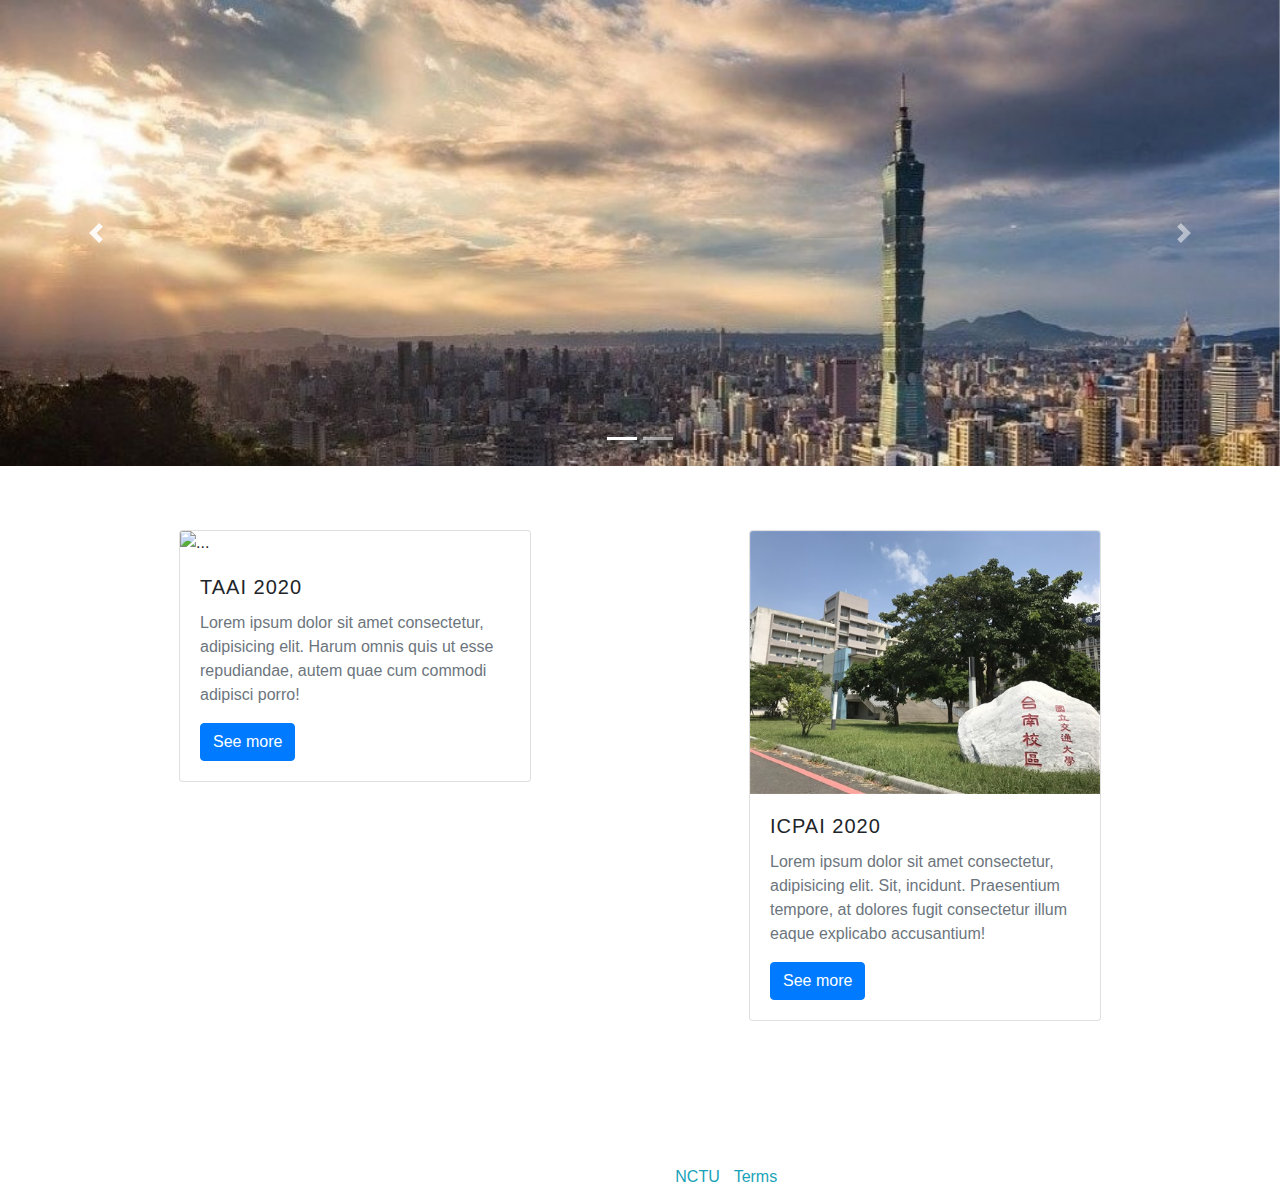
==== index.html @ a0839521 "Add files via upload" ====
<!doctype html>
<html lang="en">

<head>
  <!-- Required meta tags -->
  <meta charset="utf-8" />
  <meta name="viewport" content="width=device-width, initial-scale=1, shrink-to-fit=no" />
  <link type="text/css" rel="stylesheet" href="assets/css/all.css" />
  <link type="text/css" rel="stylesheet" href="style/main.css" />
  <!-- Bootstrap CSS -->
  <link rel="stylesheet" href="https://stackpath.bootstrapcdn.com/bootstrap/4.4.1/css/bootstrap.min.css"
    integrity="sha384-Vkoo8x4CGsO3+Hhxv8T/Q5PaXtkKtu6ug5TOeNV6gBiFeWPGFN9MuhOf23Q9Ifjh" crossorigin="anonymous">
  </link>

  <title>TAAI/ICPAAI 2020 Joint Conference</title>

  <style type="text/css">
    @media (max-width: 768px) {
      .news_section {
        padding: 50px 0px;
      }

      .back2top {
        display: none;
      }

      .Accommodationtitle {
        font-size: 2rem;
      }

      .Accommodationtitle2 {
        font-size: 1.5rem;
      }

      .about_section {
        border: 0;
      }
    }
  </style>
</head>

<body data-spy="scroll" data-target="#navbar">
  <section>
    <div id="carouselExampleCaptions" class="carousel slide" data-ride="carousel">
      <ol class="carousel-indicators">
        <li data-target="#carouselExampleCaptions" data-slide-to="0" class="active"></li>
        <li data-target="#carouselExampleCaptions" data-slide-to="1"></li>        
      </ol>
      <div class="carousel-inner">
        <div class="carousel-item active">
          <img src="images/taai.jpg" class="d-block w-100" alt="...">
          <div class="carousel-caption d-none d-md-block">
            <!-- <h5>TAAI 2020</h5>
            <p>Dec 3-5, 2020 Taipei City,Taiwan</p> -->
          </div>
        </div>
        <div class="carousel-item">
          <img src="images/icpai.jpg" class="d-block w-100" alt="...">
          <div class="carousel-caption d-none d-md-block">
            <!-- <h5>Second slide label</h5>
            <p>Lorem ipsum dolor sit amet, consectetur adipiscing elit.</p> -->
          </div>
        </div>        
      </div>
      <a class="carousel-control-prev" href="#carouselExampleCaptions" role="button" data-slide="prev">
        <span class="carousel-control-prev-icon" aria-hidden="true"></span>
        <span class="sr-only">Previous</span>
      </a>
      <a class="carousel-control-next" href="#carouselExampleCaptions" role="button" data-slide="next">
        <span class="carousel-control-next-icon" aria-hidden="true"></span>
        <span class="sr-only">Next</span>
      </a>
    </div>
  </section>

  <section>
    <div class="container mt-5 mb-5">
      <div class="row">
        <div class="col-12 col-md-6 mt-3">
          <div class="card mx-auto" style="width: 22rem;">
            <img src="images/blueSky.jpg" class="card-img-top" alt="...">
            <div class="card-body">
              <h5 class="card-title" style="letter-spacing:1px;">TAAI 2020</h5>
              <p class="card-text text-secondary">Lorem ipsum dolor sit amet consectetur, adipisicing elit. Harum omnis quis ut esse repudiandae, autem quae cum commodi adipisci porro!</p>
              <a href="https://taai2020.github.io/" class="btn btn-primary">See more</a>
            </div>
          </div>          
        </div>
        <div class="col-12 col-md-6 mt-3">
          <div class="card mx-auto" style="width: 22rem;">
            <img src="images/nctu.jpg" class="card-img-top" alt="...">
            <div class="card-body">
              <h5 class="card-title" style="letter-spacing:1px;">ICPAI 2020</h5>
              <p class="card-text text-secondary">Lorem ipsum dolor sit amet consectetur, adipisicing elit. Sit, incidunt. Praesentium tempore, at dolores fugit consectetur illum eaque explicabo accusantium!</p>
              <a href="icpai2020V4.html" class="btn btn-primary">See more</a>
            </div>
          </div>
        </div>
      </div>
    </div>
  </section>

  <!-- <hr class="featurette-divider"> -->

  <footer id="contact" class="container-cluid bottomBox">
    <div class="bottomList fas fa-user text-secondary"> <span class="bottomInfo text-white"> User-name</span></div>
    <div class="bottomList fa fa-envelope text-secondary"> <span class="bottomInfo text-white">
        email@gmail.com</span></div>
    <div class="bottomList fas fa-map-marker-alt text-secondary"><span class="bottomInfo text-white">
        Location</span></div>
    <div class="bottomList fas fa-phone text-secondary"> <span class="bottomInfo text-white"> XX-XXXXXXX</span>
    </div>
    <a href="#">
      <div class="bottomList fa fa-arrow-circle-up float-right back2top fa-2x"> </div>
    </a>
    <!-- <p class="float-right back2top"><a href="#">Back to top</a></p> -->
    <p class="text-white text-center mb-0">&copy; 2020 Company, Inc. &middot; <a href="#" class="text-info">NCTU</a>
      &middot; <a href="#" class="text-info">Terms</a></p>
  </footer>

  <!-- jQuery first, then Popper.js, then Bootstrap JS -->
  <script src="https://ajax.googleapis.com/ajax/libs/jquery/3.5.1/jquery.min.js"></script>
  <!-- <script src="https://code.jquery.com/jquery-3.4.1.slim.min.js" integrity="sha384-J6qa4849blE2+poT4WnyKhv5vZF5SrPo0iEjwBvKU7imGFAV0wwj1yYfoRSJoZ+n" crossorigin="anonymous"></script> -->
  <script src="https://cdn.jsdelivr.net/npm/popper.js@1.16.0/dist/umd/popper.min.js"
    integrity="sha384-Q6E9RHvbIyZFJoft+2mJbHaEWldlvI9IOYy5n3zV9zzTtmI3UksdQRVvoxMfooAo"
    crossorigin="anonymous"></script>
  <script src="https://stackpath.bootstrapcdn.com/bootstrap/4.4.1/js/bootstrap.min.js"
    integrity="sha384-wfSDF2E50Y2D1uUdj0O3uMBJnjuUD4Ih7YwaYd1iqfktj0Uod8GCExl3Og8ifwB6"
    crossorigin="anonymous"></script>

  <script>
    $('.carousel').carousel({
      interval: 2000
    })

    $(document).ready(function () {

    });
  </script>
</body>

</html>
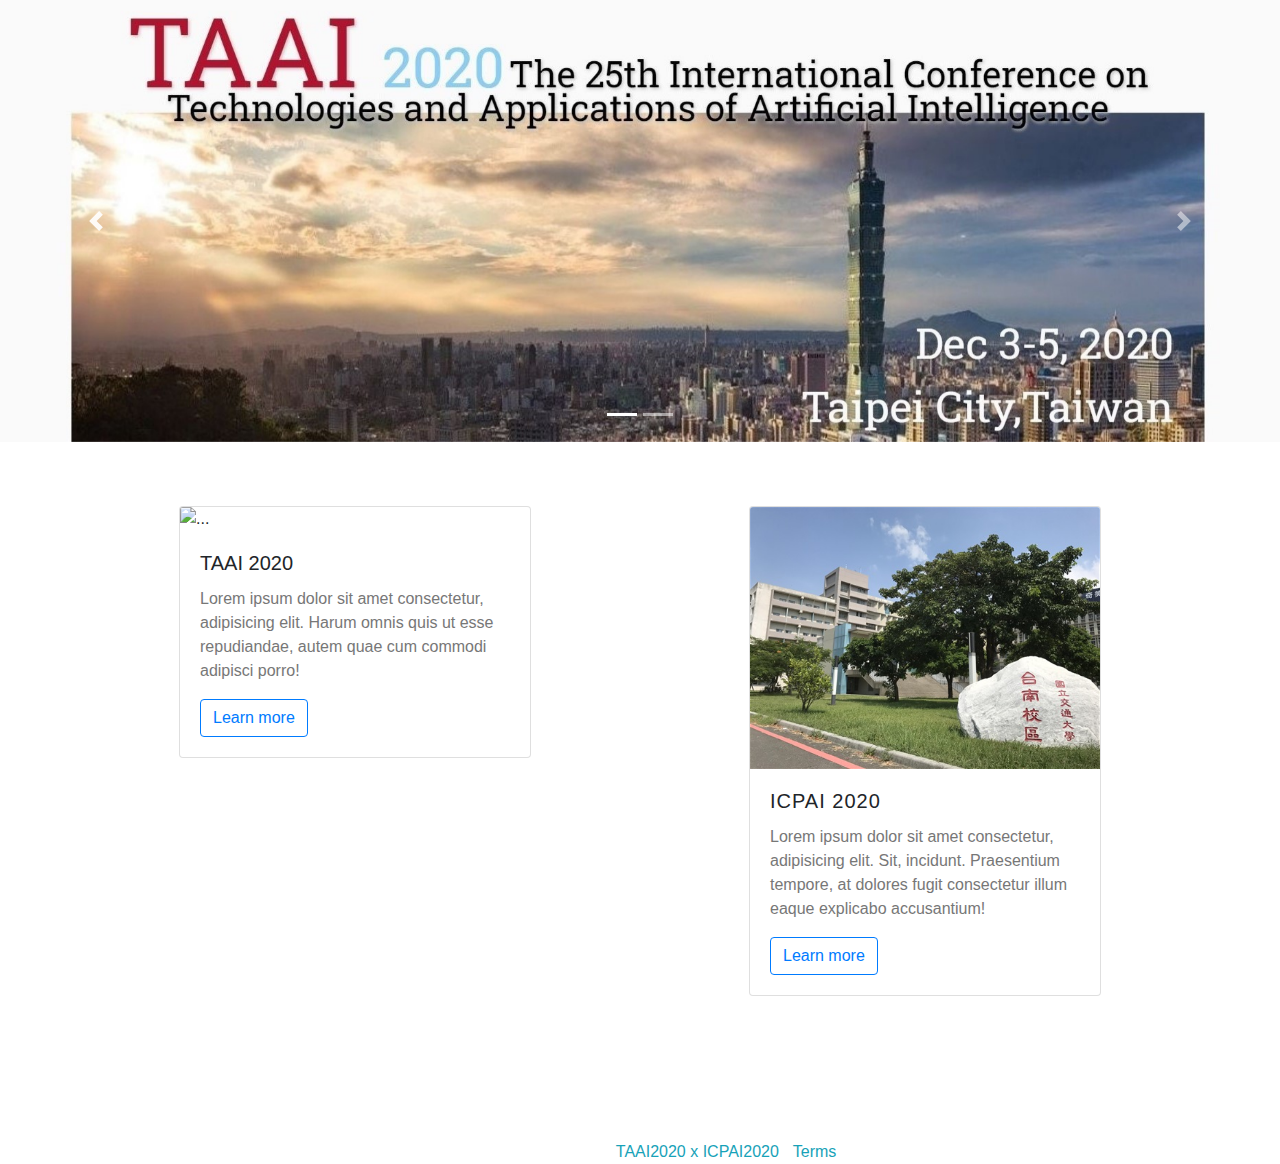
==== commit 71a1abbb: "Add files via upload" ====
--- a/index.html
+++ b/index.html
@@ -41,26 +41,27 @@
 
 <body data-spy="scroll" data-target="#navbar">
   <section>
+
     <div id="carouselExampleCaptions" class="carousel slide" data-ride="carousel">
       <ol class="carousel-indicators">
         <li data-target="#carouselExampleCaptions" data-slide-to="0" class="active"></li>
-        <li data-target="#carouselExampleCaptions" data-slide-to="1"></li>        
+        <li data-target="#carouselExampleCaptions" data-slide-to="1"></li>
       </ol>
       <div class="carousel-inner">
         <div class="carousel-item active">
           <img src="images/taai.jpg" class="d-block w-100" alt="...">
           <div class="carousel-caption d-none d-md-block">
             <!-- <h5>TAAI 2020</h5>
-            <p>Dec 3-5, 2020 Taipei City,Taiwan</p> -->
+                  <p>Dec 3-5, 2020 Taipei City,Taiwan</p> -->
           </div>
         </div>
         <div class="carousel-item">
           <img src="images/icpai.jpg" class="d-block w-100" alt="...">
           <div class="carousel-caption d-none d-md-block">
             <!-- <h5>Second slide label</h5>
-            <p>Lorem ipsum dolor sit amet, consectetur adipiscing elit.</p> -->
+                  <p>Lorem ipsum dolor sit amet, consectetur adipiscing elit.</p> -->
           </div>
-        </div>        
+        </div>
       </div>
       <a class="carousel-control-prev" href="#carouselExampleCaptions" role="button" data-slide="prev">
         <span class="carousel-control-prev-icon" aria-hidden="true"></span>
@@ -71,28 +72,32 @@
         <span class="sr-only">Next</span>
       </a>
     </div>
+
+
   </section>
 
   <section>
     <div class="container mt-5 mb-5">
       <div class="row">
-        <div class="col-12 col-md-6 mt-3">
+        <div class="col-12 col-md-6 mt-3 p-0">
           <div class="card mx-auto" style="width: 22rem;">
             <img src="images/blueSky.jpg" class="card-img-top" alt="...">
             <div class="card-body">
-              <h5 class="card-title" style="letter-spacing:1px;">TAAI 2020</h5>
-              <p class="card-text text-secondary">Lorem ipsum dolor sit amet consectetur, adipisicing elit. Harum omnis quis ut esse repudiandae, autem quae cum commodi adipisci porro!</p>
-              <a href="https://taai2020.github.io/" class="btn btn-primary">See more</a>
+              <h5 class="card-title secondary_title">TAAI 2020</h5>
+              <p class="card-text" style="color:#777">Lorem ipsum dolor sit amet consectetur, adipisicing elit. Harum omnis
+                quis ut esse repudiandae, autem quae cum commodi adipisci porro!</p>
+              <a href="https://taai2020.github.io/" class="btn btn-outline-primary">Learn more</a>
             </div>
-          </div>          
+          </div>
         </div>
-        <div class="col-12 col-md-6 mt-3">
+        <div class="col-12 col-md-6 mt-3 p-0">
           <div class="card mx-auto" style="width: 22rem;">
             <img src="images/nctu.jpg" class="card-img-top" alt="...">
             <div class="card-body">
-              <h5 class="card-title" style="letter-spacing:1px;">ICPAI 2020</h5>
-              <p class="card-text text-secondary">Lorem ipsum dolor sit amet consectetur, adipisicing elit. Sit, incidunt. Praesentium tempore, at dolores fugit consectetur illum eaque explicabo accusantium!</p>
-              <a href="icpai2020V4.html" class="btn btn-primary">See more</a>
+              <h5 class="card-title secondary_title" style="letter-spacing:1px;">ICPAI 2020</h5>
+              <p class="card-text" style="color:#777">Lorem ipsum dolor sit amet consectetur, adipisicing elit. Sit,
+                incidunt. Praesentium tempore, at dolores fugit consectetur illum eaque explicabo accusantium!</p>
+              <a href="icpai2020V4.html" class="btn btn-outline-primary">Learn more</a>
             </div>
           </div>
         </div>
@@ -114,7 +119,7 @@
       <div class="bottomList fa fa-arrow-circle-up float-right back2top fa-2x"> </div>
     </a>
     <!-- <p class="float-right back2top"><a href="#">Back to top</a></p> -->
-    <p class="text-white text-center mb-0">&copy; 2020 Company, Inc. &middot; <a href="#" class="text-info">NCTU</a>
+    <p class="text-white text-center mb-0">&copy; 2020 Company, Inc. &middot; <a href="#" class="text-info">TAAI2020 x ICPAI2020</a>
       &middot; <a href="#" class="text-info">Terms</a></p>
   </footer>
 
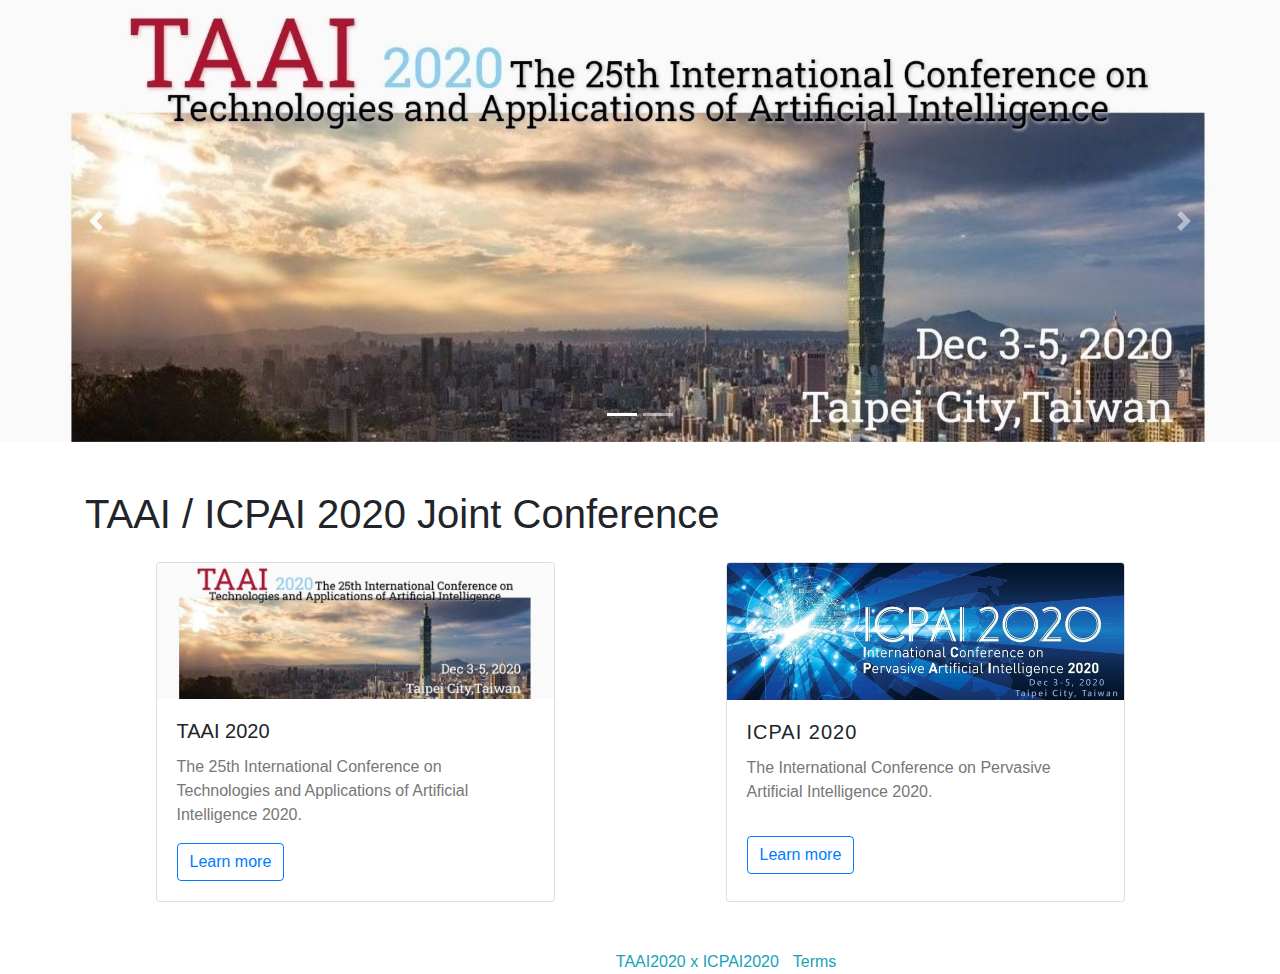
==== commit f8a27118: "Add files via upload" ====
--- a/index.html
+++ b/index.html
@@ -72,32 +72,29 @@
         <span class="sr-only">Next</span>
       </a>
     </div>
-
-
   </section>
 
   <section>
     <div class="container mt-5 mb-5">
-      <div class="row">
+      <h1 class="m-a section_title">TAAI / ICPAI 2020 Joint Conference</h1>
+      <div class="row">        
         <div class="col-12 col-md-6 mt-3 p-0">
-          <div class="card mx-auto" style="width: 22rem;">
-            <img src="images/blueSky.jpg" class="card-img-top" alt="...">
+          <div class="card mx-auto h-100" style="width: 70%;">
+            <img src="images/taai.jpg" class="card-img-top" alt="...">
             <div class="card-body">
               <h5 class="card-title secondary_title">TAAI 2020</h5>
-              <p class="card-text" style="color:#777">Lorem ipsum dolor sit amet consectetur, adipisicing elit. Harum omnis
-                quis ut esse repudiandae, autem quae cum commodi adipisci porro!</p>
+              <p class="card-text" style="color:#777">The 25th International Conference on Technologies and Applications of Artificial Intelligence 2020.</p>
               <a href="https://taai2020.github.io/" class="btn btn-outline-primary">Learn more</a>
             </div>
           </div>
         </div>
         <div class="col-12 col-md-6 mt-3 p-0">
-          <div class="card mx-auto" style="width: 22rem;">
-            <img src="images/nctu.jpg" class="card-img-top" alt="...">
+          <div class="card mx-auto h-100" style="width: 70%;">
+            <img src="images/icpai.jpg" class="card-img-top" alt="...">
             <div class="card-body">
               <h5 class="card-title secondary_title" style="letter-spacing:1px;">ICPAI 2020</h5>
-              <p class="card-text" style="color:#777">Lorem ipsum dolor sit amet consectetur, adipisicing elit. Sit,
-                incidunt. Praesentium tempore, at dolores fugit consectetur illum eaque explicabo accusantium!</p>
-              <a href="icpai2020V4.html" class="btn btn-outline-primary">Learn more</a>
+              <p class="card-text" style="color:#777">The International Conference on Pervasive Artificial Intelligence 2020.</p>
+              <a href="https://icpai2020.github.io/" class="btn btn-outline-primary mt-3">Learn more</a>
             </div>
           </div>
         </div>
@@ -107,18 +104,7 @@
 
   <!-- <hr class="featurette-divider"> -->
 
-  <footer id="contact" class="container-cluid bottomBox">
-    <div class="bottomList fas fa-user text-secondary"> <span class="bottomInfo text-white"> User-name</span></div>
-    <div class="bottomList fa fa-envelope text-secondary"> <span class="bottomInfo text-white">
-        email@gmail.com</span></div>
-    <div class="bottomList fas fa-map-marker-alt text-secondary"><span class="bottomInfo text-white">
-        Location</span></div>
-    <div class="bottomList fas fa-phone text-secondary"> <span class="bottomInfo text-white"> XX-XXXXXXX</span>
-    </div>
-    <a href="#">
-      <div class="bottomList fa fa-arrow-circle-up float-right back2top fa-2x"> </div>
-    </a>
-    <!-- <p class="float-right back2top"><a href="#">Back to top</a></p> -->
+  <footer id="contact" class="container-fluid bottomBox">    
     <p class="text-white text-center mb-0">&copy; 2020 Company, Inc. &middot; <a href="#" class="text-info">TAAI2020 x ICPAI2020</a>
       &middot; <a href="#" class="text-info">Terms</a></p>
   </footer>
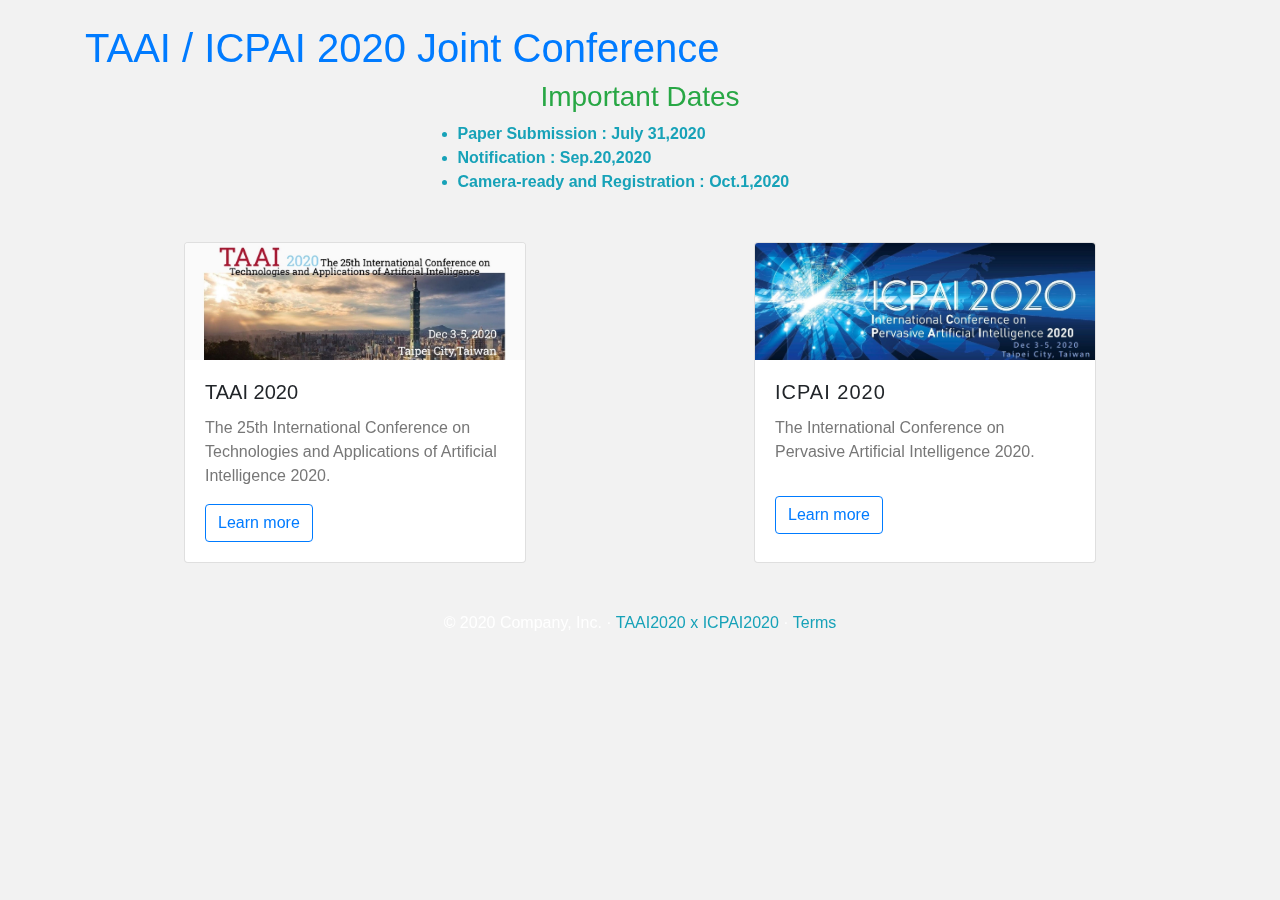
==== commit 5091f062: "Add files via upload" ====
--- a/index.html
+++ b/index.html
@@ -15,6 +15,27 @@
   <title>TAAI/ICPAAI 2020 Joint Conference</title>
 
   <style type="text/css">
+    .home_bg:before {
+      content: ' ';
+      background-image: url(images/home.jpg);
+      background-size: cover;
+      background-repeat: no-repeat;
+      background-attachment: fixed;
+      display: block;
+      position: fixed;
+      left: 0;
+      top: 0;
+      width: 100%;
+      height: 100%;
+      z-index: -1;
+      opacity: 0.1;
+    }
+
+    .home_bg {
+      background-color: rgba(0, 0, 0, 0.05);
+      z-index: 1;
+    }
+
     @media (max-width: 768px) {
       .news_section {
         padding: 50px 0px;
@@ -39,61 +60,40 @@
   </style>
 </head>
 
-<body data-spy="scroll" data-target="#navbar">
+<body data-spy="scroll" data-target="#navbar" class="home_bg">
   <section>
+    <div class="container mt-4 mb-3 ">
+      <h1 class="m-a section_title text-primary">TAAI / ICPAI 2020 Joint Conference</h1>      
+      <div class="row ">
+        <div class="col-12 col-md-5  m-auto">
+          <h3 class="m-a section_comment text-center text-success">Important Dates</h3>
+          <ul class="content text-info" style="color:black;font-weight: bold;">
+            <li class="m-a">Paper Submission : July 31,2020</li>
+            <li class="m-a">Notification : Sep.20,2020</li>
+            <li class="m-a">Camera-ready and Registration : Oct.1,2020</li>
+          </ul>
+        </div>
+      </div>      
 
-    <div id="carouselExampleCaptions" class="carousel slide" data-ride="carousel">
-      <ol class="carousel-indicators">
-        <li data-target="#carouselExampleCaptions" data-slide-to="0" class="active"></li>
-        <li data-target="#carouselExampleCaptions" data-slide-to="1"></li>
-      </ol>
-      <div class="carousel-inner">
-        <div class="carousel-item active">
-          <img src="images/taai.jpg" class="d-block w-100" alt="...">
-          <div class="carousel-caption d-none d-md-block">
-            <!-- <h5>TAAI 2020</h5>
-                  <p>Dec 3-5, 2020 Taipei City,Taiwan</p> -->
-          </div>
-        </div>
-        <div class="carousel-item">
-          <img src="images/icpai.jpg" class="d-block w-100" alt="...">
-          <div class="carousel-caption d-none d-md-block">
-            <!-- <h5>Second slide label</h5>
-                  <p>Lorem ipsum dolor sit amet, consectetur adipiscing elit.</p> -->
-          </div>
-        </div>
-      </div>
-      <a class="carousel-control-prev" href="#carouselExampleCaptions" role="button" data-slide="prev">
-        <span class="carousel-control-prev-icon" aria-hidden="true"></span>
-        <span class="sr-only">Previous</span>
-      </a>
-      <a class="carousel-control-next" href="#carouselExampleCaptions" role="button" data-slide="next">
-        <span class="carousel-control-next-icon" aria-hidden="true"></span>
-        <span class="sr-only">Next</span>
-      </a>
-    </div>
-  </section>
-
-  <section>
-    <div class="container mt-5 mb-5">
-      <h1 class="m-a section_title">TAAI / ICPAI 2020 Joint Conference</h1>
-      <div class="row">        
+      <div class="row mt-3 mb-5" >
         <div class="col-12 col-md-6 mt-3 p-0">
-          <div class="card mx-auto h-100" style="width: 70%;">
+          <div class="card mx-auto h-100" style="width: 60%;">
             <img src="images/taai.jpg" class="card-img-top" alt="...">
             <div class="card-body">
               <h5 class="card-title secondary_title">TAAI 2020</h5>
-              <p class="card-text" style="color:#777">The 25th International Conference on Technologies and Applications of Artificial Intelligence 2020.</p>
+              <p class="card-text" style="color:#777">The 25th International Conference on Technologies and Applications
+                of Artificial Intelligence 2020.</p>
               <a href="https://taai2020.github.io/" class="btn btn-outline-primary">Learn more</a>
             </div>
           </div>
         </div>
         <div class="col-12 col-md-6 mt-3 p-0">
-          <div class="card mx-auto h-100" style="width: 70%;">
+          <div class="card mx-auto h-100" style="width: 60%;">
             <img src="images/icpai.jpg" class="card-img-top" alt="...">
             <div class="card-body">
               <h5 class="card-title secondary_title" style="letter-spacing:1px;">ICPAI 2020</h5>
-              <p class="card-text" style="color:#777">The International Conference on Pervasive Artificial Intelligence 2020.</p>
+              <p class="card-text" style="color:#777">The International Conference on Pervasive Artificial Intelligence
+                2020.</p>
               <a href="https://icpai2020.github.io/" class="btn btn-outline-primary mt-3">Learn more</a>
             </div>
           </div>
@@ -104,8 +104,9 @@
 
   <!-- <hr class="featurette-divider"> -->
 
-  <footer id="contact" class="container-fluid bottomBox">    
-    <p class="text-white text-center mb-0">&copy; 2020 Company, Inc. &middot; <a href="#" class="text-info">TAAI2020 x ICPAI2020</a>
+  <footer id="contact" class="container-fluid bottomBox">
+    <p class="text-white text-center mb-0">&copy; 2020 Company, Inc. &middot; <a href="#" class="text-info">TAAI2020 x
+        ICPAI2020</a>
       &middot; <a href="#" class="text-info">Terms</a></p>
   </footer>
 
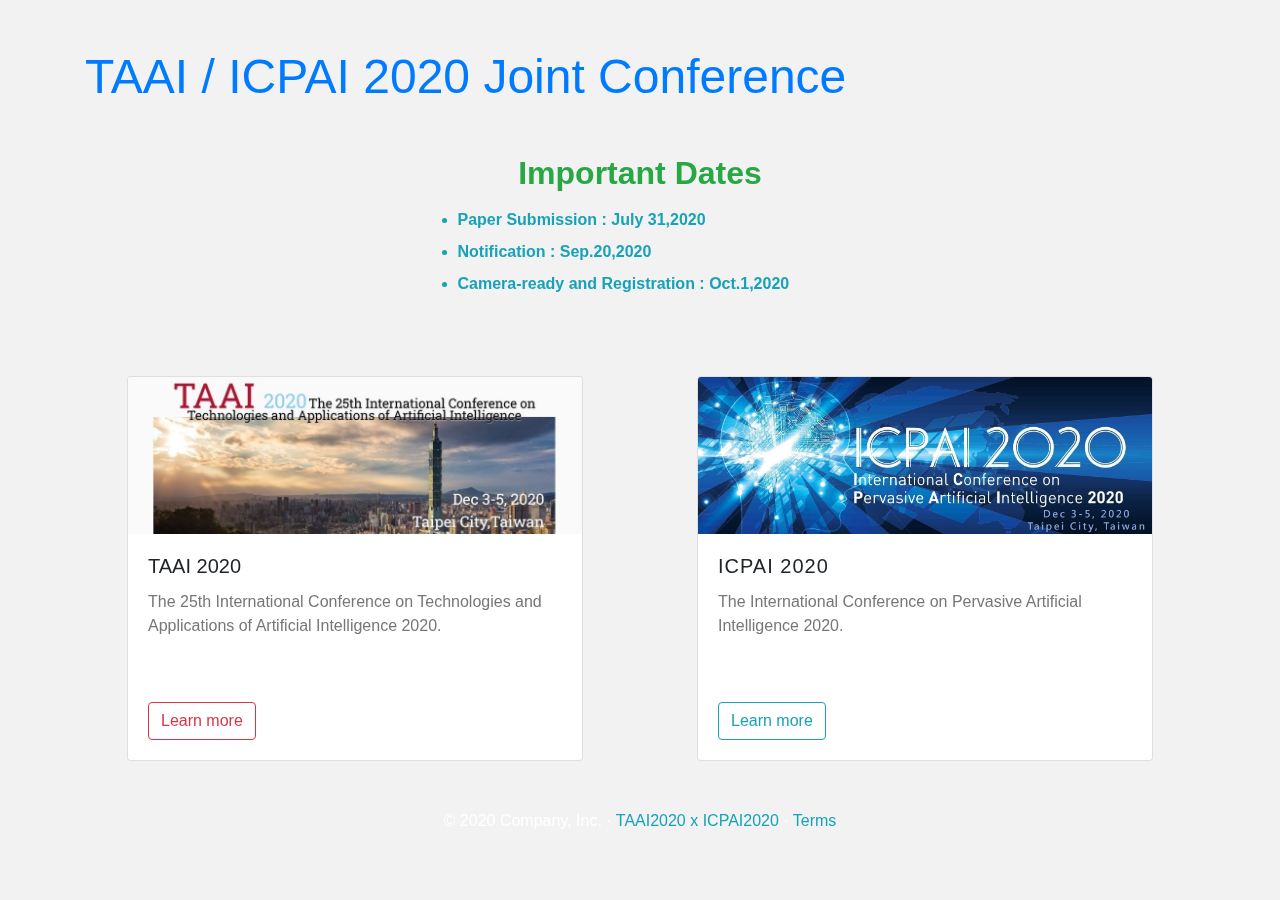
==== commit 7413e8b2: "Add files via upload" ====
--- a/index.html
+++ b/index.html
@@ -62,39 +62,39 @@
 
 <body data-spy="scroll" data-target="#navbar" class="home_bg">
   <section>
-    <div class="container mt-4 mb-3 ">
-      <h1 class="m-a section_title text-primary">TAAI / ICPAI 2020 Joint Conference</h1>      
-      <div class="row ">
-        <div class="col-12 col-md-5  m-auto">
-          <h3 class="m-a section_comment text-center text-success">Important Dates</h3>
-          <ul class="content text-info" style="color:black;font-weight: bold;">
-            <li class="m-a">Paper Submission : July 31,2020</li>
-            <li class="m-a">Notification : Sep.20,2020</li>
-            <li class="m-a">Camera-ready and Registration : Oct.1,2020</li>
+    <div class="container mt-5 mb-3 ">
+      <h1 class="m-a section_title text-primary" style="font-size: 3rem;">TAAI / ICPAI 2020 Joint Conference</h1>      
+      <div class="row mt-5">
+        <div class="col-12 col-md-5  m-auto ">
+          <h1 class="m-a section_comment text-center text-success" style="font-weight: bold;font-size: 2rem;">Important Dates</h1>
+          <ul class="content text-info mt-3" style="font-weight: bold; font-size:1rem">
+            <li class="m-a mt-2">Paper Submission : July 31,2020</li>
+            <li class="m-a mt-2">Notification : Sep.20,2020</li>
+            <li class="m-a mt-2">Camera-ready and Registration : Oct.1,2020</li>
           </ul>
         </div>
       </div>      
 
-      <div class="row mt-3 mb-5" >
+      <div class="row mt-5 mb-5" >
         <div class="col-12 col-md-6 mt-3 p-0">
-          <div class="card mx-auto h-100" style="width: 60%;">
+          <div class="card mx-auto h-100" style="width: 80%;">
             <img src="images/taai.jpg" class="card-img-top" alt="...">
             <div class="card-body">
               <h5 class="card-title secondary_title">TAAI 2020</h5>
               <p class="card-text" style="color:#777">The 25th International Conference on Technologies and Applications
                 of Artificial Intelligence 2020.</p>
-              <a href="https://taai2020.github.io/" class="btn btn-outline-primary">Learn more</a>
+              <a href="https://taai2020.github.io/" class="btn btn-outline-danger mt-5">Learn more</a>
             </div>
           </div>
         </div>
         <div class="col-12 col-md-6 mt-3 p-0">
-          <div class="card mx-auto h-100" style="width: 60%;">
+          <div class="card mx-auto h-100" style="width: 80%;">
             <img src="images/icpai.jpg" class="card-img-top" alt="...">
             <div class="card-body">
               <h5 class="card-title secondary_title" style="letter-spacing:1px;">ICPAI 2020</h5>
               <p class="card-text" style="color:#777">The International Conference on Pervasive Artificial Intelligence
                 2020.</p>
-              <a href="https://icpai2020.github.io/" class="btn btn-outline-primary mt-3">Learn more</a>
+              <a href="https://icpai2020.github.io/" class="btn btn-outline-info mt-5">Learn more</a>
             </div>
           </div>
         </div>
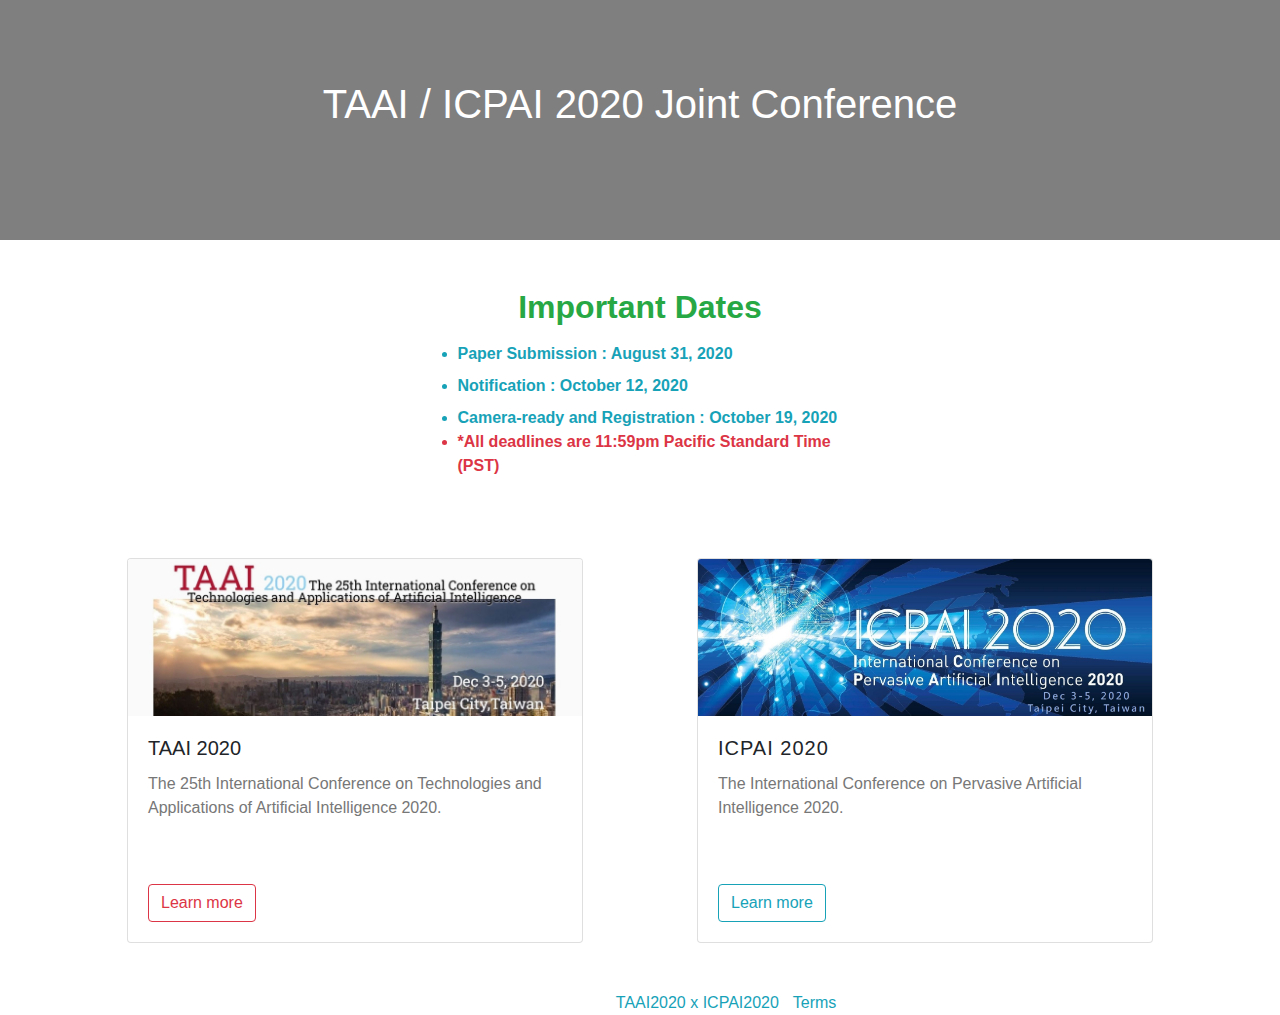
==== commit 72f5e1f7: "Update index.html" ====
--- a/index.html
+++ b/index.html
@@ -15,25 +15,21 @@
   <title>TAAI/ICPAAI 2020 Joint Conference</title>
 
   <style type="text/css">
-    .home_bg:before {
+    body:before {
+      background-image: none;
+      opacity: 0.;
+    }
+    .home_bg {
+      position: relative;
       content: ' ';
-      background-image: url(images/home.jpg);
+      background-image: linear-gradient(rgba(0, 0, 0, 0.5), rgba(0, 0, 0, 0.5)), url(images/home.jpg);
       background-size: cover;
       background-repeat: no-repeat;
-      background-attachment: fixed;
-      display: block;
-      position: fixed;
-      left: 0;
-      top: 0;
-      width: 100%;
-      height: 100%;
       z-index: -1;
-      opacity: 0.1;
-    }
-
-    .home_bg {
-      background-color: rgba(0, 0, 0, 0.05);
-      z-index: 1;
+      color: white;
+      height: 15rem;
+      text-align: center;
+      padding-top: 5rem;
     }
 
     @media (max-width: 768px) {
@@ -60,22 +56,30 @@
   </style>
 </head>
 
-<body data-spy="scroll" data-target="#navbar" class="home_bg">
+<body data-spy="scroll" data-target="#navbar">
+
+  <section class="home_bg">
+
+    <h1>TAAI / ICPAI 2020 Joint Conference</h1>
+
+  </section>
+
   <section>
     <div class="container mt-5 mb-3 ">
-      <h1 class="m-a section_title text-primary" style="font-size: 3rem;">TAAI / ICPAI 2020 Joint Conference</h1>      
+
       <div class="row mt-5">
         <div class="col-12 col-md-5  m-auto ">
-          <h1 class="m-a section_comment text-center text-success" style="font-weight: bold;font-size: 2rem;">Important Dates</h1>
+          <h1 class="m-a section_comment text-center text-success" style="font-weight: bold;font-size: 2rem;">
+            Important Dates</h1>
           <ul class="content text-info mt-3" style="font-weight: bold; font-size:1rem">
-            <li class="m-a mt-2">Paper Submission : July 31,2020</li>
-            <li class="m-a mt-2">Notification : Sep.20,2020</li>
-            <li class="m-a mt-2">Camera-ready and Registration : Oct.1,2020</li>
+            <li class="m-a mt-2">Paper Submission : August 31, 2020</li>
+            <li class="m-a mt-2">Notification : October 12, 2020</li>
+            <li class="m-a mt-2">Camera-ready and Registration : October 19, 2020</li>
+            <li class="text-danger font-weight-bold">*All deadlines are 11:59pm Pacific Standard Time (PST)</li>
           </ul>
         </div>
-      </div>      
-
-      <div class="row mt-5 mb-5" >
+      </div>
+      <div class="row mt-5 mb-5">
         <div class="col-12 col-md-6 mt-3 p-0">
           <div class="card mx-auto h-100" style="width: 80%;">
             <img src="images/taai.jpg" class="card-img-top" alt="...">
@@ -131,4 +135,4 @@
   </script>
 </body>
 
-</html>+</html>
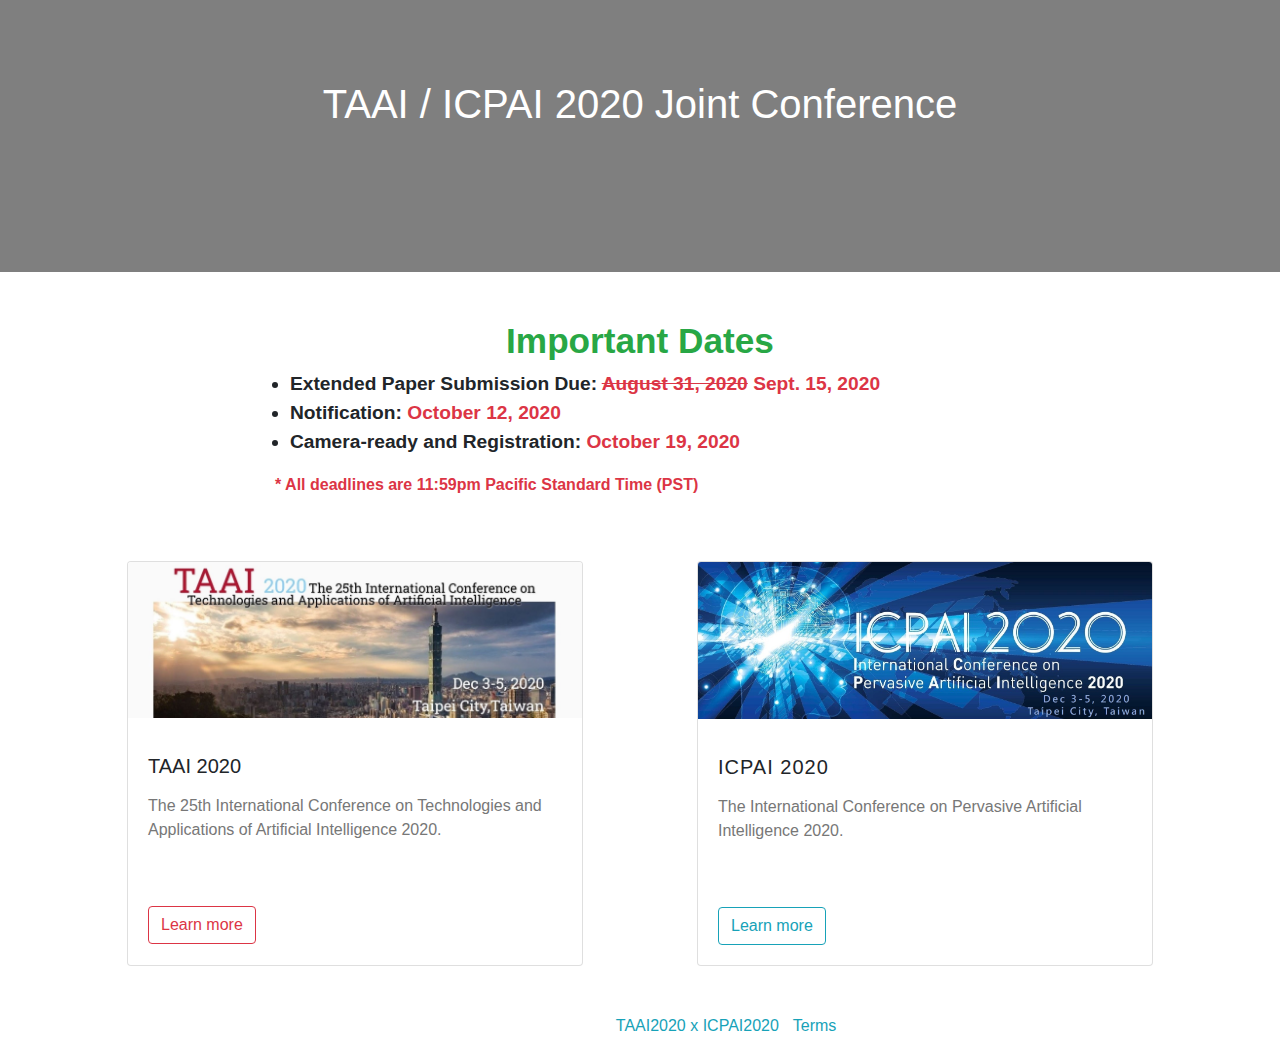
==== commit 79f5f1ca: "update: extend paper submission" ====
--- a/index.html
+++ b/index.html
@@ -19,6 +19,7 @@
       background-image: none;
       opacity: 0.;
     }
+
     .home_bg {
       position: relative;
       content: ' ';
@@ -27,7 +28,7 @@
       background-repeat: no-repeat;
       z-index: -1;
       color: white;
-      height: 15rem;
+      height: 17rem;
       text-align: center;
       padding-top: 5rem;
     }
@@ -65,18 +66,27 @@
   </section>
 
   <section>
-    <div class="container mt-5 mb-3 ">
+    <div class="container mt-3">
 
-      <div class="row mt-5">
-        <div class="col-12 col-md-5  m-auto ">
-          <h1 class="m-a section_comment text-center text-success" style="font-weight: bold;font-size: 2rem;">
+      <div class="row mt-5 ">
+        <div class="col-12 col-md-8  m-auto ">
+          <h1 class="section_comment text-center text-success" style="font-weight: bold;font-size: 2.2rem;">
             Important Dates</h1>
-          <ul class="content text-info mt-3" style="font-weight: bold; font-size:1rem">
-            <li class="m-a mt-2">Paper Submission : August 31, 2020</li>
-            <li class="m-a mt-2">Notification : October 12, 2020</li>
-            <li class="m-a mt-2">Camera-ready and Registration : October 19, 2020</li>
-            <li class="text-danger font-weight-bold">*All deadlines are 11:59pm Pacific Standard Time (PST)</li>
+          <ul class="col-12 text-body content submission_content" style="font-weight:bold;font-size:1.2rem">
+            <li>
+              Extended Paper Submission Due: <span class="text-danger"><s>August 31, 2020</s> Sept. 15, 2020
+                </span>
+            </li>
+            <li>
+              Notification: <span class="text-danger">October 12, 2020</span>
+            </li>
+            <li>
+              Camera-ready and Registration: <span class="text-danger">October 19, 2020</span>
+            </li>
           </ul>
+          <span class="text-danger font-weight-bold">* All deadlines are 11:59pm Pacific Standard Time
+            (PST)</span>
+
         </div>
       </div>
       <div class="row mt-5 mb-5">
@@ -84,7 +94,7 @@
           <div class="card mx-auto h-100" style="width: 80%;">
             <img src="images/taai.jpg" class="card-img-top" alt="...">
             <div class="card-body">
-              <h5 class="card-title secondary_title">TAAI 2020</h5>
+              <h5 class="card-title secondary_title my-3">TAAI 2020</h5>
               <p class="card-text" style="color:#777">The 25th International Conference on Technologies and Applications
                 of Artificial Intelligence 2020.</p>
               <a href="https://taai2020.github.io/" class="btn btn-outline-danger mt-5">Learn more</a>
@@ -95,7 +105,7 @@
           <div class="card mx-auto h-100" style="width: 80%;">
             <img src="images/icpai.jpg" class="card-img-top" alt="...">
             <div class="card-body">
-              <h5 class="card-title secondary_title" style="letter-spacing:1px;">ICPAI 2020</h5>
+              <h5 class="card-title secondary_title my-3" style="letter-spacing:1px;">ICPAI 2020</h5>
               <p class="card-text" style="color:#777">The International Conference on Pervasive Artificial Intelligence
                 2020.</p>
               <a href="https://icpai2020.github.io/" class="btn btn-outline-info mt-5">Learn more</a>
@@ -135,4 +145,4 @@
   </script>
 </body>
 
-</html>
+</html>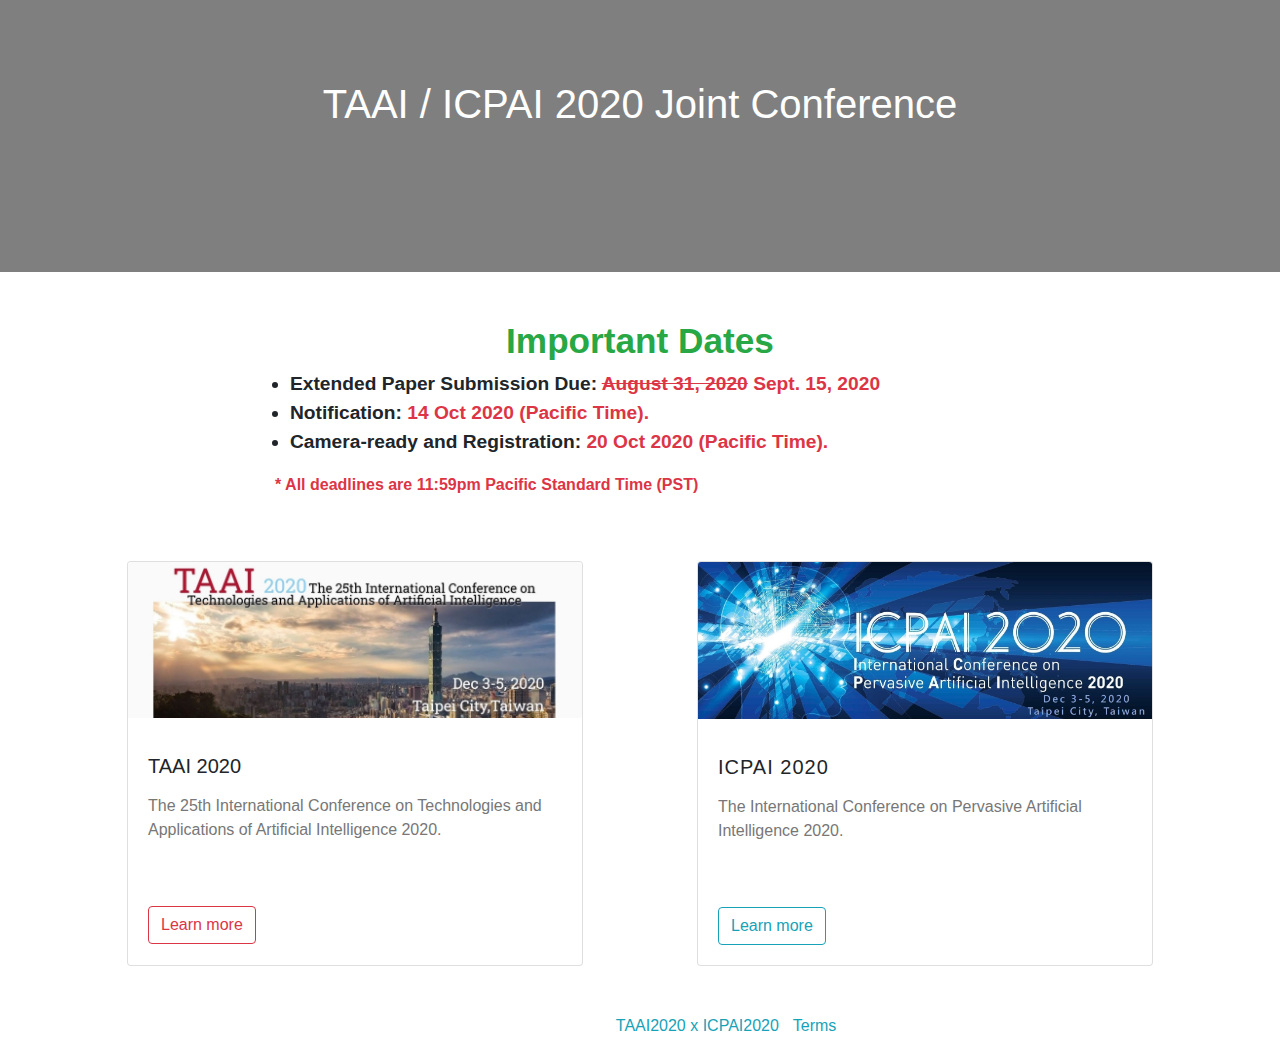
==== commit 7a004129: "Update index.html" ====
--- a/index.html
+++ b/index.html
@@ -78,10 +78,10 @@
                 </span>
             </li>
             <li>
-              Notification: <span class="text-danger">October 12, 2020</span>
+              Notification: <span class="text-danger">14 Oct 2020 (Pacific Time).</span>
             </li>
             <li>
-              Camera-ready and Registration: <span class="text-danger">October 19, 2020</span>
+              Camera-ready and Registration: <span class="text-danger">20 Oct 2020 (Pacific Time). </span>
             </li>
           </ul>
           <span class="text-danger font-weight-bold">* All deadlines are 11:59pm Pacific Standard Time
@@ -145,4 +145,4 @@
   </script>
 </body>
 
-</html>+</html>
